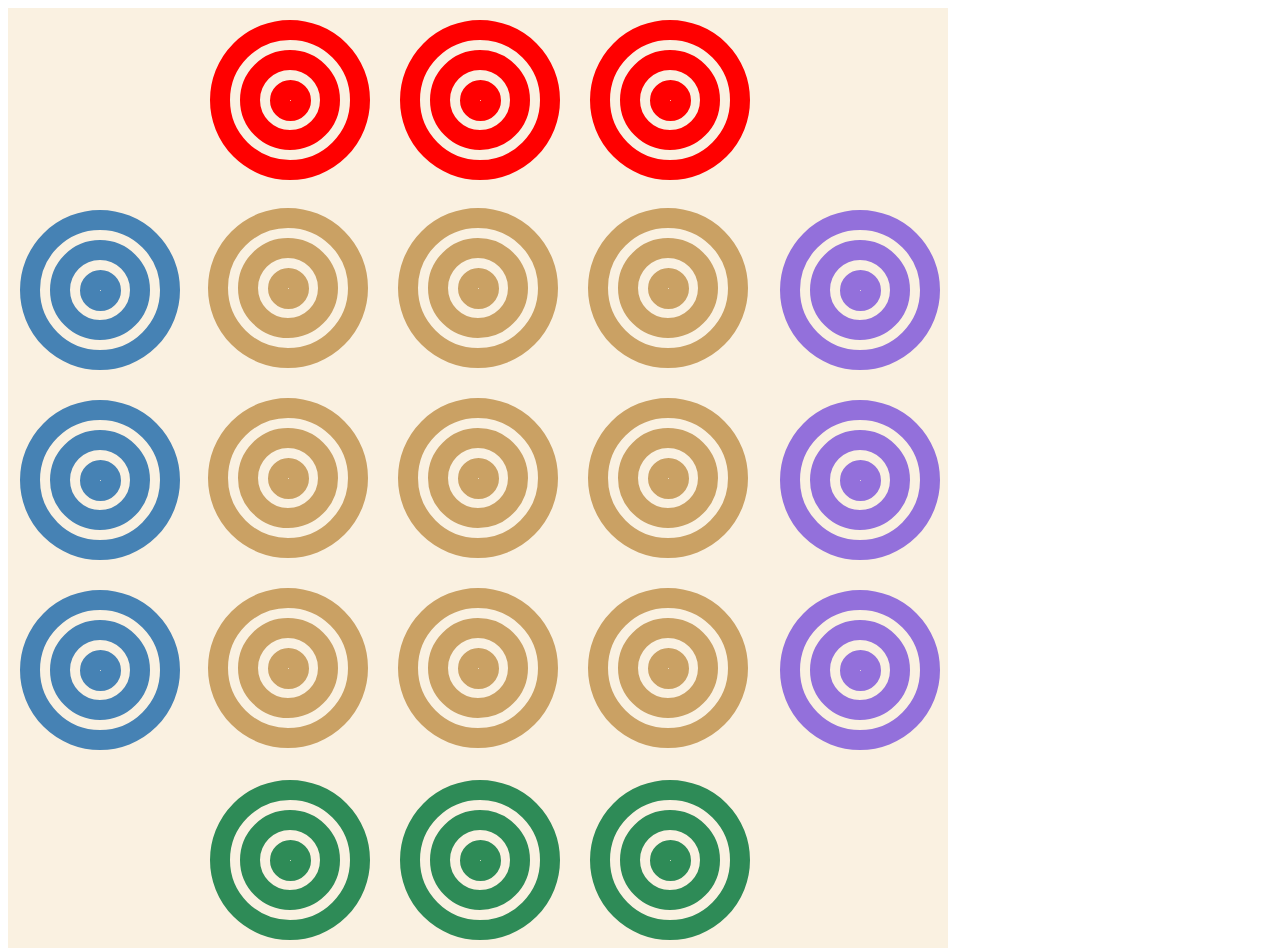
==== index.html @ a6261622 "initial commit" ====
<!DOCTYPE html>
<html>
    <head>
        <link rel="stylesheet" href="styles.css">
        
    </head>
        <body id="body">
            <div class="container" id="game-board"></div>
        </body>
    <script src="scripts.js"></script>
</html>
---- styles.css ----
div {
    
    background-color: transparent;
    border-width: 20px;
    border-radius: 50%;
    border-style: solid;
    position: absolute;
}

.container {
    border-width: 0px;
    border-radius: 0%;
    display: grid;
    grid-template-columns: repeat(5, 180px);
    grid-template-rows: repeat(5, 180px);
    gap: 10px;
    background-color: rgb(250, 241, 225);
}

.large {
    height: 120px;
    width: 120px;
}

.medium {
    height: 60px;
    width: 60px;
}

.small {
    height: 1px;
    width: 1px;
}

.red {
    border-color: red;
}

.tan {
    border-color: rgb(202, 161, 100);
}

.green {
    border-color:seagreen;
}

.blue {
    border-color: steelblue;
}

.purple {
    border-color: mediumpurple;
}
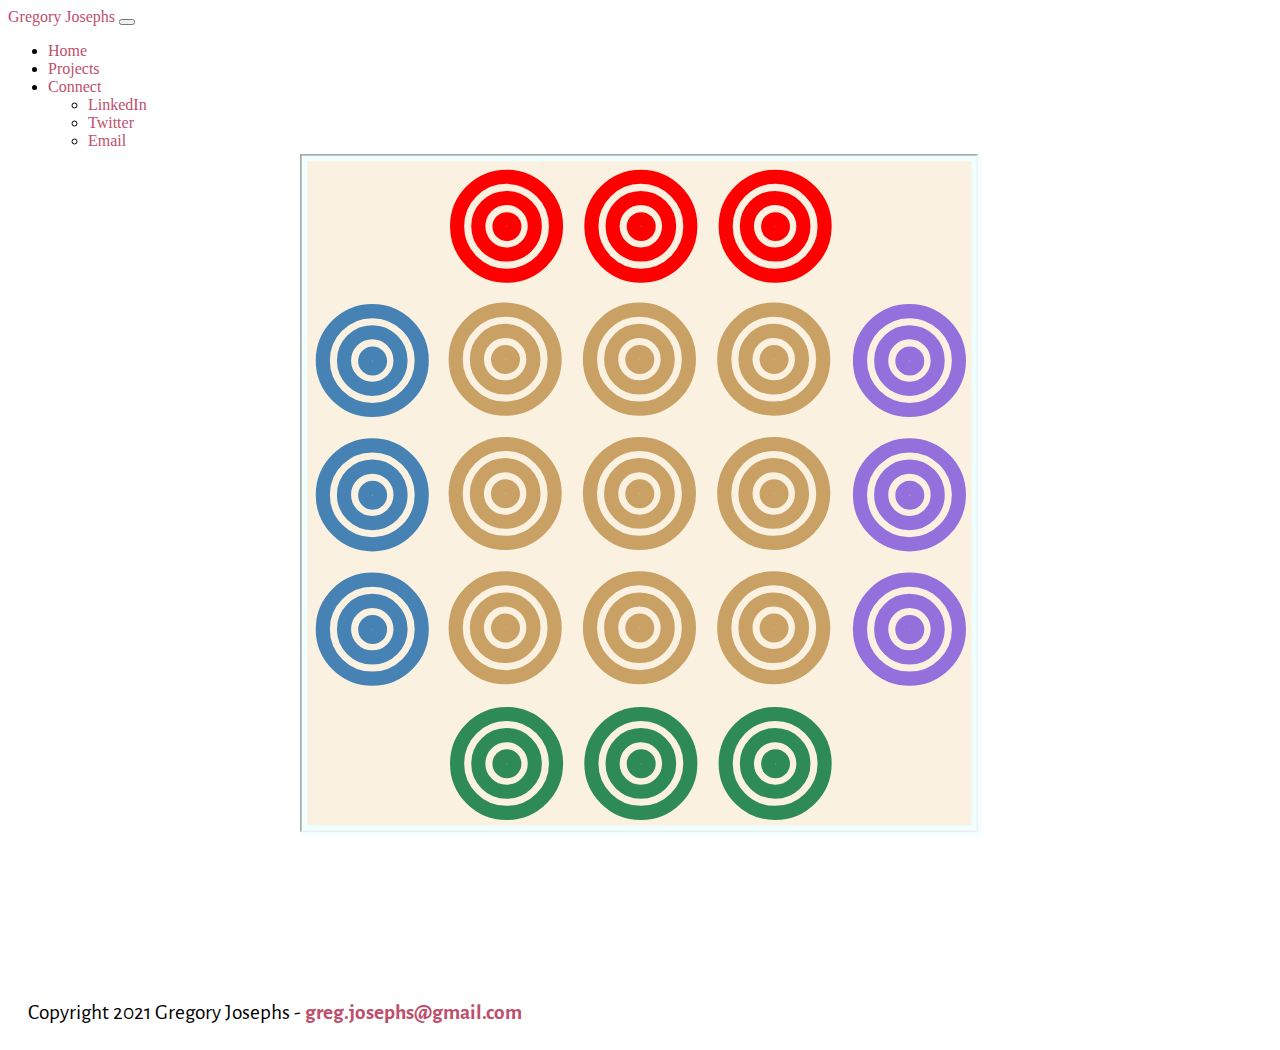
==== commit 5165d998: "updated file structure" ====
--- a/index.html
+++ b/index.html
@@ -1,11 +1,92 @@
 <!DOCTYPE html>
 <html>
     <head>
-        <link rel="stylesheet" href="styles.css">
+        <!-- Required meta tags -->
+        <meta charset="utf-8">
+        <meta name="viewport" content="width=device-width, initial-scale=1">
+        <!-- Bootstrap CSS -->
+        <link href="https://cdn.jsdelivr.net/npm/bootstrap@5.1.3/dist/css/bootstrap.min.css" rel="stylesheet" integrity="sha384-1BmE4kWBq78iYhFldvKuhfTAU6auU8tT94WrHftjDbrCEXSU1oBoqyl2QvZ6jIW3" crossorigin="anonymous">
+        <!-- My CSS-->
+        <link href="styles2.css" rel="stylesheet">
+        <!-- Google Fonts -->
+        <link rel="preconnect" href="https://fonts.googleapis.com">
+        <link rel="preconnect" href="https://fonts.gstatic.com" crossorigin>
+        <link href="https://fonts.googleapis.com/css2?family=Alegreya+Sans:wght@100&display=swap" rel="stylesheet">
+        <title>Gregory Josephs: Trio-O</title>
+    </head>
+    <body>
+        <!-- Navigation Bar -->
+        <div class="the-nav-bar">   
+            <nav class="navbar navbar-expand-lg navbar-light bg-light">
+              <div class="container-fluid">
+                <a class="navbar-brand" href="https://gjosephs84.github.io">Gregory Josephs</a>
+                <button class="navbar-toggler" type="button" data-bs-toggle="collapse" data-bs-target="#navbarNav" aria-controls="navbarNav" aria-expanded="false" aria-label="Toggle navigation">
+                  <span class="navbar-toggler-icon"></span>
+                </button>
+                <div class="collapse navbar-collapse" id="navbarNav">
+                  <ul class="navbar-nav">
+                    <li class="nav-item">
+                      <a class="nav-link active" aria-current="page" href="https://gjosephs84.github.io">Home</a>
+                    </li>
+                    <li class="nav-item">
+                      <a class="nav-link" href="https://gjosephs84.github.io/projects.html">Projects</a>
+                    </li>
+                    <li class="nav-item dropdown">
+                      <a class="nav-link dropdown-toggle" href="#" id="navbarDropdown" role="button" data-bs-toggle="dropdown" aria-expanded="false">Connect</a>
+                      <ul class="dropdown-menu" aria-labelledby="navbarDropdown">
+                        <li><a class="dropdown-item" href="https://www.linkedin.com/in/gjosephs">LinkedIn</a></li>
+                        <li><a class="dropdown-item" href="https://www.twitter.com/gjosephs">Twitter</a></li>
+                        <li><a class="dropdown-item" href="mailto:greg.josephs@gmail.com">Email</a></li>
+                      </ul>
+                    </li>
+                  </ul>
+                </div>
+              </div>
+            </nav>
+          <!-- End Navigation Bar -->
+        </div>  
+        <div style="max-width: fit-content;"> 
+            <h1>Trio-O, a Digital Take on "Otrio"</h1>
+        </div>
+        <div id="container" style="margin: auto; background-color: azure; ">
+            
+            <iframe id="game-frame" width="955" height="955" src="game.html" style="transform:scale(1.0)"></iframe>
+            
+        </div>
         
-    </head>
-        <body id="body">
-            <div class="container" id="game-board"></div>
-        </body>
-    <script src="scripts.js"></script>
+        <script>
+            let divHeight = window.innerHeight * .75;
+            let divWidth = window.innerWidth * .75;
+            let container = document.getElementById("container");
+            let gameContainer = document.getElementById("game-frame")
+            let widthRatio = divWidth / 955;
+            let heightRatio = divHeight / 955;
+            console.log(widthRatio);
+            console.log(heightRatio);
+            let containerHeight = container.getBoundingClientRect().height;
+            let containerWidth = container.getBoundingClientRect().width;
+            if (window.innerWidth < window.innerHeight) {
+                let firstStyle="margin: auto; background-color: azure; width:" + containerWidth + "px; height:" + containerWidth +"px; transform:scale(" + widthRatio + ");";
+                container.style = firstStyle;
+                let newHeight = 150 - container.getBoundingClientRect().y;
+                let secondStyle = firstStyle + (" margin-top: " + newHeight + "px;");
+                container.style = secondStyle;
+            }
+            else if (window.innerWidth > window.innerHeight) {
+                let firstStyle="margin: auto; background-color: azure; width:" + containerHeight +"px; height:" + containerHeight +"px; transform:scale(" + heightRatio + ");";
+                container.style = firstStyle;
+                let newHeight = 150 - container.getBoundingClientRect().y;
+                let secondStyle = firstStyle + (" margin-top: " + newHeight + "px;");
+                container.style = secondStyle;
+            };
+           
+
+        </script>
+        <!-- Bootstrap Bundle with Popper -->
+        <script src="https://cdn.jsdelivr.net/npm/bootstrap@5.1.3/dist/js/bootstrap.bundle.min.js" integrity="sha384-ka7Sk0Gln4gmtz2MlQnikT1wXgYsOg+OMhuP+IlRH9sENBO0LRn5q+8nbTov4+1p" crossorigin="anonymous">
+        </script>
+    </body>
+    <footer style="margin: 20px">
+    <p>Copyright 2021 Gregory Josephs - <a href="mailto:greg.josephs@gmail.com">greg.josephs@gmail.com</a></p>
+    </footer>
 </html>--- a/styles2.css
+++ b/styles2.css
@@ -0,0 +1,61 @@
+div {
+    margin: auto;
+}
+
+h1 {
+    color: #BD4F6C;
+    font-family: 'Alegreya Sans', sans-serif;
+    font-weight: bolder;
+    font-size: 40pt;
+    margin: auto;
+}
+
+p {
+    line-height: 1.5em;
+    font-family: 'Alegreya Sans', sans-serif;
+    font-size: 16pt;
+}
+
+a {
+    color: #BD4F6C;
+    text-decoration: none;
+    font-weight: bolder;
+    
+}
+
+a:hover {
+    color: #66999B;
+}
+
+a:visited {
+    color: #D7816A;
+}
+
+a:visited:hover {
+    color: #66999B;
+}
+
+.the-nav-bar {
+    grid-column-end: span;
+    justify-self: revert;
+}
+
+.the-nav-bar a {
+    font-weight: normal;
+}
+.btn-primary {
+    background-color: #BD4F6C;
+    border-color: #BD4F6C;
+}
+.btn-primary:hover {
+    background-color: #FBD87F;
+    border-color: #FBD87F;
+}
+.btn-primary:visited {
+    color: white;
+}
+
+.card {
+    background-color: whitesmoke;
+    margin-bottom: 20px;
+}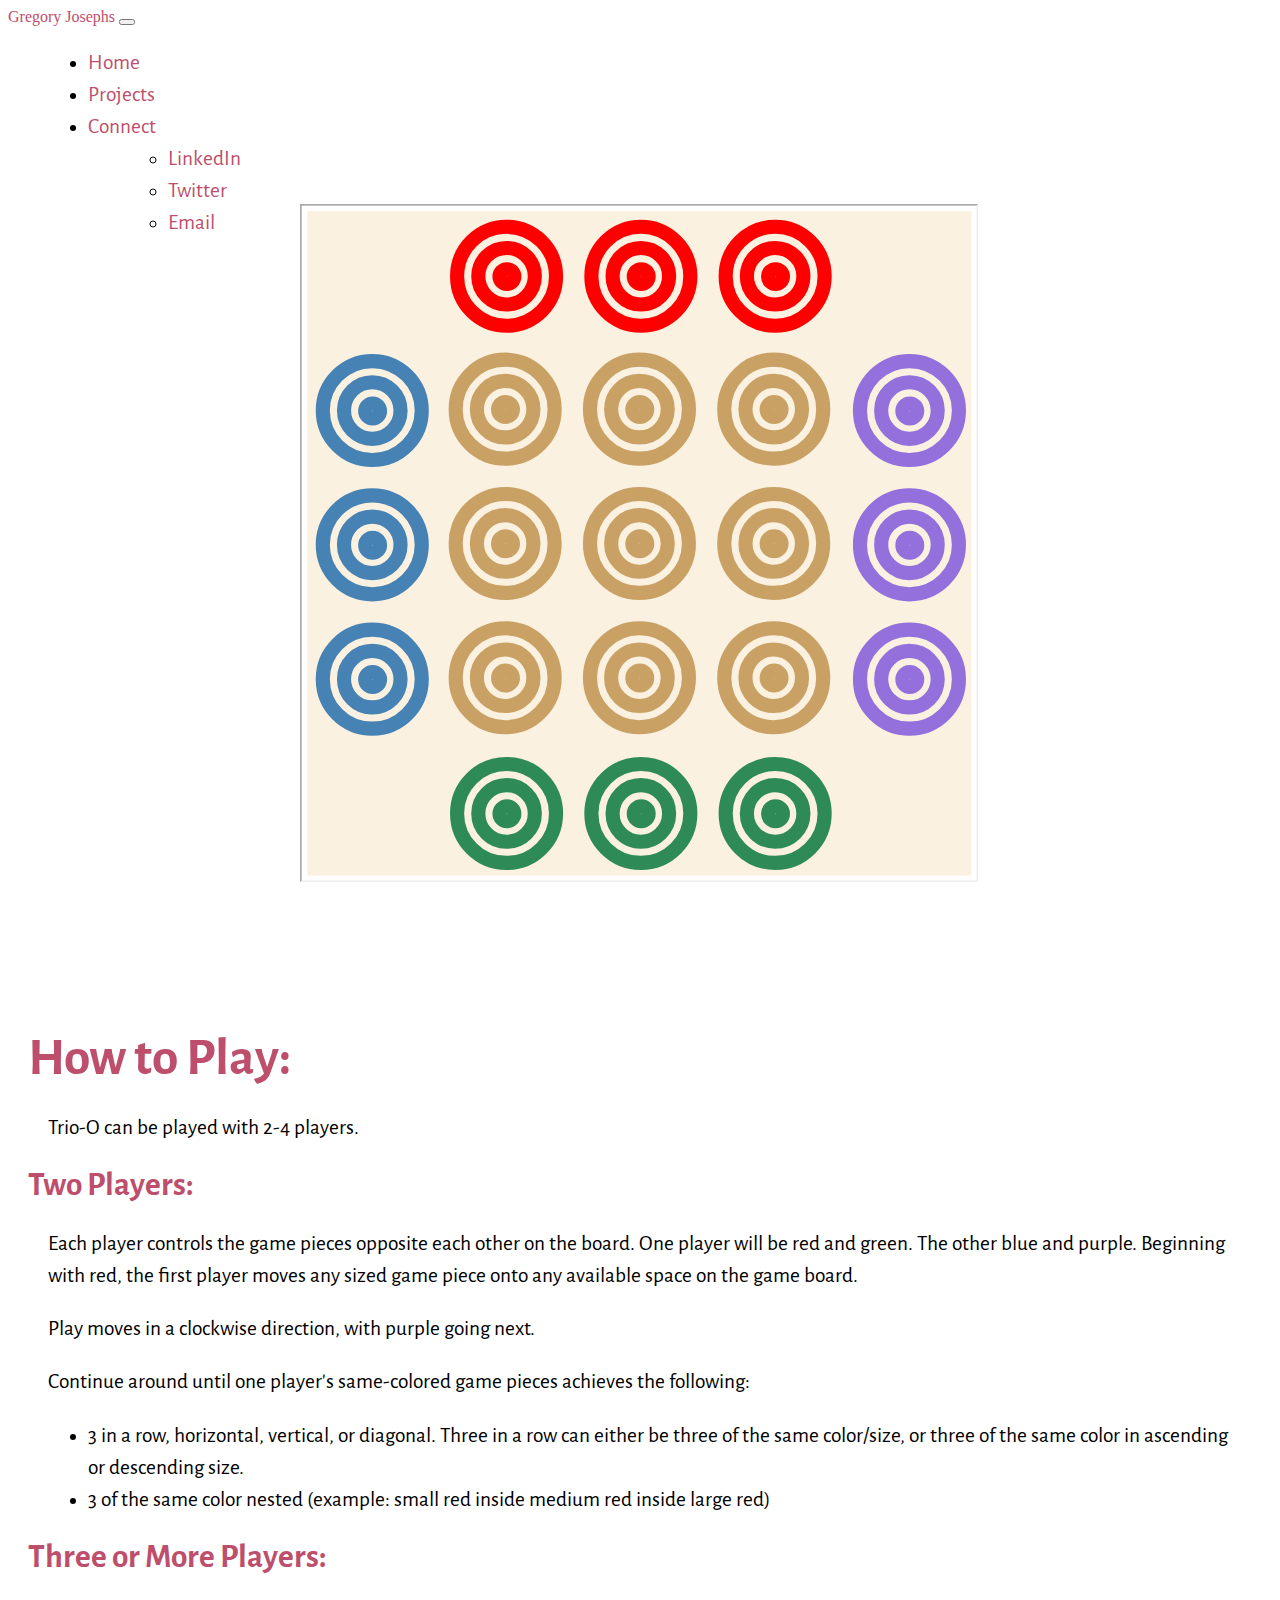
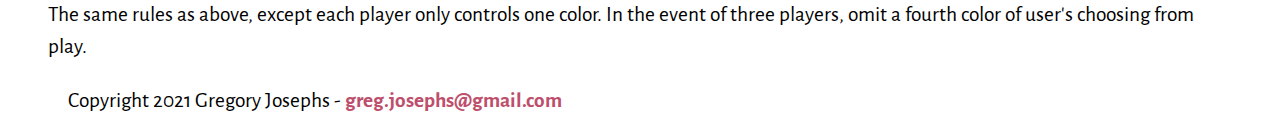
==== commit b66b8347: "Added reload and instructions" ====
--- a/index.html
+++ b/index.html
@@ -48,13 +48,43 @@
         <div style="max-width: fit-content;"> 
             <h1>Trio-O, a Digital Take on "Otrio"</h1>
         </div>
-        <div id="container" style="margin: auto; background-color: azure; ">
+        <div style="max-width: fit-content; margin-top: 20px;">
+          <a href="#instructions" class="btn btn-primary">How to Play</a>
+          <button class="btn btn-primary" onclick="reloadGame()">Reset Game Board</button>
+        </div>
+        <div id="container" style="margin: auto;">
             
             <iframe id="game-frame" width="955" height="955" src="game.html" style="transform:scale(1.0)"></iframe>
             
         </div>
+        <div style="max-width: fit-content;">
+          <h1 id="instructions" style="margin-left: 20px;">How to Play:</h1>
+          <p>Trio-O can be played with 2-4 players.</p>
+          <h3 style="margin-left: 20px;">Two Players:</h3>
+          <p>Each player controls the game pieces opposite each other on the board. One player will be red and green. The other blue and purple. Beginning with red, the first player moves any sized game piece onto any available space on the game board.</p>
+            
+          <p>Play moves in a clockwise direction, with purple going next.</p>
+            
+          <p>Continue around until one player's same-colored game pieces achieves the following:</p>
+            
+            <ul>
+              <li>3 in a row, horizontal, vertical, or diagonal. Three in a row can either be three of the same color/size, or three of the same color in ascending or descending size.</li>
+            
+            <li>3 of the same color nested (example: small red inside medium red inside large red)</li>
+          </ul>
         
-        <script>
+          <h3 style="margin-left: 20px;">Three or More Players:</h3>
+
+            <p>The same rules as above, except each player only controls one color. In the event of three players, omit a fourth color of user's choosing from play.</p>
+        </div>
+        
+        <script> 
+            /* 
+            The following scales and resizes the iFrame containing the game,
+            then adjusts the margin programmatically to keep the gameboard centered
+            and near the top of the page
+            */ 
+
             let divHeight = window.innerHeight * .75;
             let divWidth = window.innerWidth * .75;
             let container = document.getElementById("container");
@@ -66,18 +96,26 @@
             let containerHeight = container.getBoundingClientRect().height;
             let containerWidth = container.getBoundingClientRect().width;
             if (window.innerWidth < window.innerHeight) {
-                let firstStyle="margin: auto; background-color: azure; width:" + containerWidth + "px; height:" + containerWidth +"px; transform:scale(" + widthRatio + ");";
+                let firstStyle="margin: auto; width:" + containerWidth + "px; height:" + containerWidth +"px; transform:scale(" + widthRatio + ");";
                 container.style = firstStyle;
-                let newHeight = 150 - container.getBoundingClientRect().y;
+                let newHeight = 200 - container.getBoundingClientRect().y;
                 let secondStyle = firstStyle + (" margin-top: " + newHeight + "px;");
                 container.style = secondStyle;
             }
             else if (window.innerWidth > window.innerHeight) {
-                let firstStyle="margin: auto; background-color: azure; width:" + containerHeight +"px; height:" + containerHeight +"px; transform:scale(" + heightRatio + ");";
+                let firstStyle="margin: auto; width:" + containerHeight +"px; height:" + containerHeight +"px; transform:scale(" + heightRatio + ");";
                 container.style = firstStyle;
-                let newHeight = 150 - container.getBoundingClientRect().y;
+                let newHeight = 200 - container.getBoundingClientRect().y;
                 let secondStyle = firstStyle + (" margin-top: " + newHeight + "px;");
                 container.style = secondStyle;
+            };
+
+            // A function to relaod the iFrame
+
+            function reloadGame() {
+              console.log("triggered reload");
+              let gameWindow = document.getElementById("game-frame");
+              gameWindow.src="game.html";
             };
            
 
--- a/styles2.css
+++ b/styles2.css
@@ -10,10 +10,28 @@
     margin: auto;
 }
 
+h3 {
+    color: #BD4F6C;
+    font-family: 'Alegreya Sans', sans-serif;
+    font-weight: bolder;
+    font-size: 25pt;
+    margin: auto;
+}
+
 p {
     line-height: 1.5em;
     font-family: 'Alegreya Sans', sans-serif;
     font-size: 16pt;
+    margin-left: 40px;
+    margin-right: 40px;
+}
+
+ul {
+    line-height: 1.5em;
+    font-family: 'Alegreya Sans', sans-serif;
+    font-size: 16pt;
+    margin-left: 40px;
+    margin-right: 40px;
 }
 
 a {
@@ -53,9 +71,4 @@
 }
 .btn-primary:visited {
     color: white;
-}
-
-.card {
-    background-color: whitesmoke;
-    margin-bottom: 20px;
 }